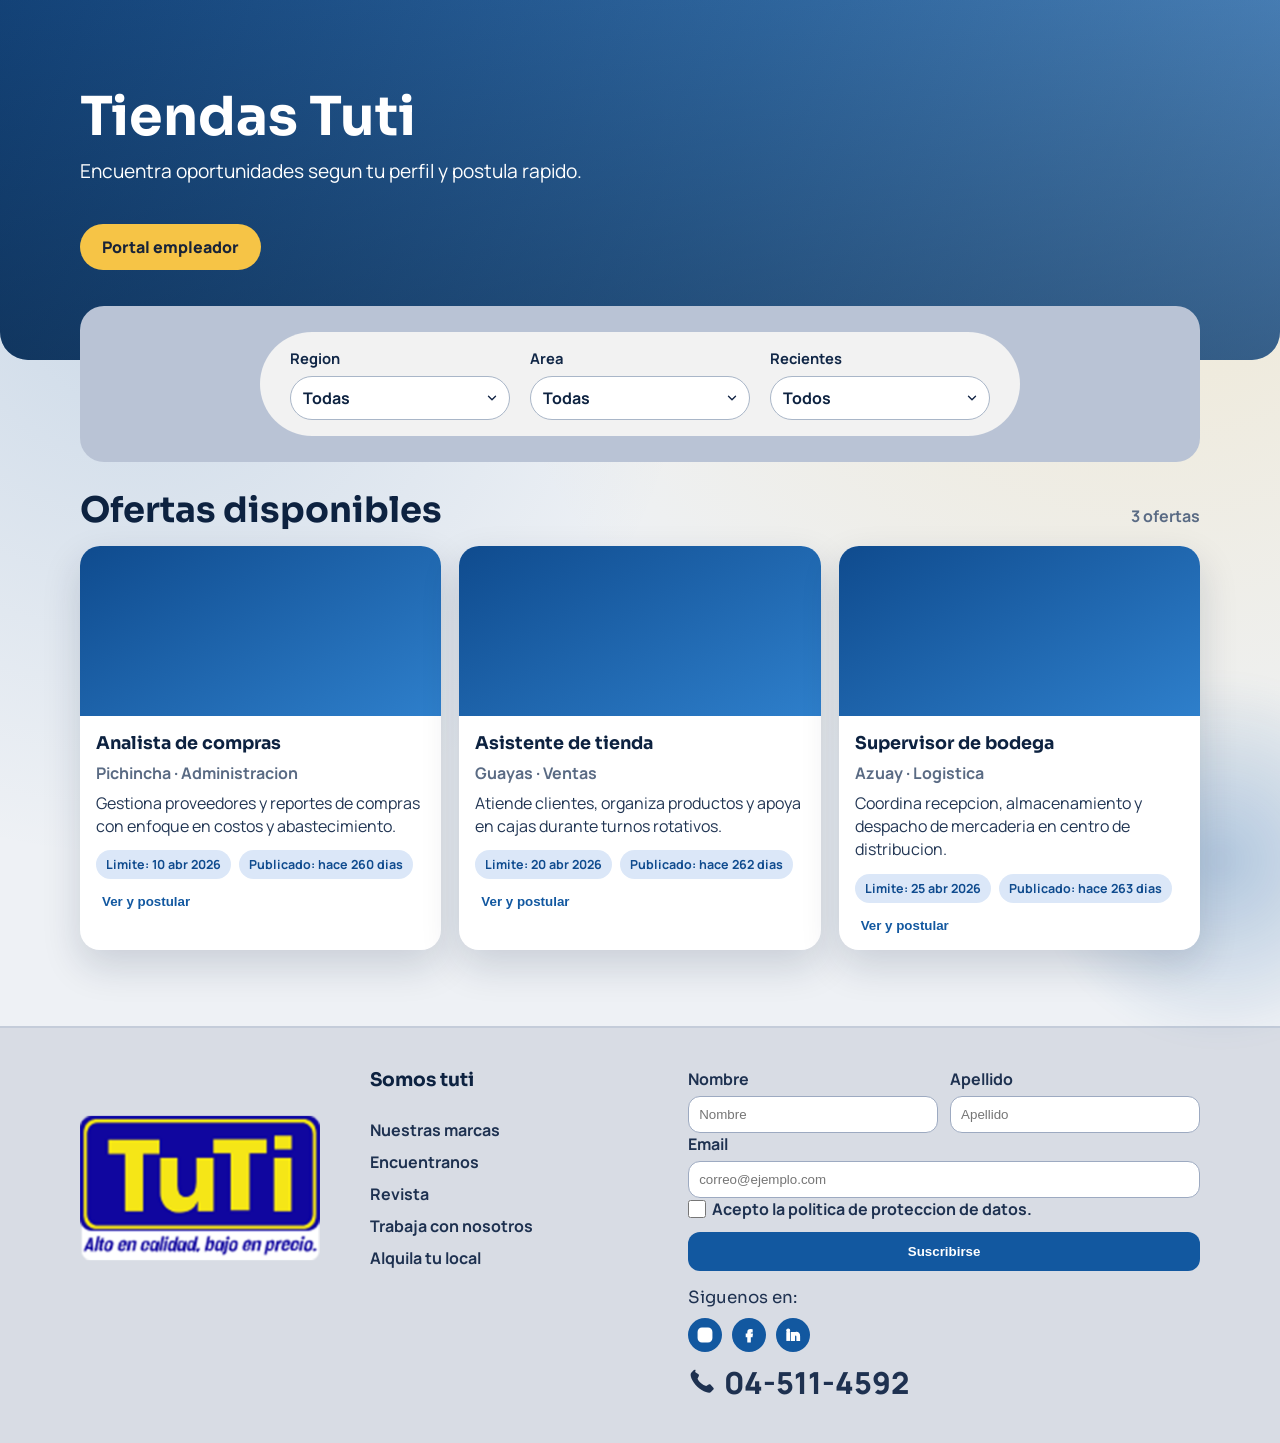
==== index.html @ f6c6f3d4 "Initial commit" ====
<!doctype html>
<html lang="es">
<head>
  <meta charset="UTF-8">
  <meta name="viewport" content="width=device-width, initial-scale=1.0">
  <title>Hiring Room | Tuti</title>
  <link rel="icon" type="image/png" href="assets/cropped-tuti-icono.png">
  <link rel="preconnect" href="https://fonts.googleapis.com">
  <link rel="preconnect" href="https://fonts.gstatic.com" crossorigin>
  <link href="https://fonts.googleapis.com/css2?family=Manrope:wght@400;500;700;800&family=Sora:wght@600;700;800&display=swap" rel="stylesheet">
  <link rel="stylesheet" href="styles.css">
</head>
<body>
  <div class="page-glow" aria-hidden="true"></div>

  <header class="hero">
    <div class="hero__overlay"></div>
    <div class="hero__content container">
      <h1>Tiendas Tuti</h1>
      <p class="subtitle">Encuentra oportunidades segun tu perfil y postula rapido.</p>
      <a class="hero__cta" href="employer.html">Portal empleador</a>
    </div>
  </header>

  <main class="container main-content">
    <section class="filters" aria-label="Filtros de vacantes">
      <div class="filters__grid">
        <label class="field">
          <span>Region</span>
          <select id="regionFilter">
            <option value="all">Todas</option>
          </select>
        </label>

        <label class="field">
          <span>Area</span>
          <select id="areaFilter">
            <option value="all">Todas</option>
          </select>
        </label>

        <label class="field">
          <span>Recientes</span>
          <select id="recentFilter">
            <option value="all">Todos</option>
            <option value="7">Ultimos 7 dias</option>
            <option value="30">Ultimos 30 dias</option>
            <option value="90">Ultimos 90 dias</option>
          </select>
        </label>
      </div>
    </section>

    <section class="jobs" aria-live="polite">
      <div class="jobs__header">
        <h2>Ofertas disponibles</h2>
        <p id="resultCount">0 ofertas</p>
      </div>
      <div id="jobGrid" class="jobs__grid"></div>
      <p id="emptyState" class="empty-state" hidden>No hay resultados para los filtros seleccionados.</p>
    </section>
  </main>

  <footer class="site-footer">
    <div class="container footer-grid">
      <div class="footer-brand">
        <img class="footer-logo" src="assets/cropped-tuti-icono.png" alt="Logo Tuti">
      </div>

      <nav aria-label="Enlaces del sitio">
        <h3>Somos tuti</h3>
        <a href="#">Nuestras marcas</a>
        <a href="#">Encuentranos</a>
        <a href="#">Revista</a>
        <a href="#">Trabaja con nosotros</a>
        <a href="#">Alquila tu local</a>
      </nav>

      <form class="newsletter" onsubmit="return false;">
        <div class="newsletter__row">
          <label>
            <span>Nombre</span>
            <input type="text" placeholder="Nombre">
          </label>
          <label>
            <span>Apellido</span>
            <input type="text" placeholder="Apellido">
          </label>
        </div>
        <label>
          <span>Email</span>
          <input type="email" placeholder="correo@ejemplo.com">
        </label>
        <label class="newsletter__check">
          <input type="checkbox">
          <span>Acepto la politica de proteccion de datos.</span>
        </label>
        <button type="button">Suscribirse</button>
        <p class="social-title">Siguenos en:</p>
        <div class="socials" aria-label="Redes sociales">
          <a href="#" aria-label="Instagram" title="Instagram">
            <svg viewBox="0 0 24 24" aria-hidden="true" focusable="false">
              <rect x="3" y="3" width="18" height="18" rx="5" ry="5"></rect>
              <circle cx="12" cy="12" r="4"></circle>
              <circle cx="17.2" cy="6.8" r="1.2"></circle>
            </svg>
          </a>
          <a href="#" aria-label="Facebook" title="Facebook">
            <svg viewBox="0 0 24 24" aria-hidden="true" focusable="false">
              <path d="M13.5 21v-7h2.4l.4-3h-2.8V9.1c0-.9.3-1.5 1.6-1.5H16V5.1c-.4-.1-1.2-.1-2-.1-2 0-3.4 1.2-3.4 3.5V11H8.5v3h2.1v7h2.9z"></path>
            </svg>
          </a>
          <a href="#" aria-label="LinkedIn" title="LinkedIn">
            <svg viewBox="0 0 24 24" aria-hidden="true" focusable="false">
              <rect x="4" y="9" width="3.2" height="10"></rect>
              <circle cx="5.6" cy="5.9" r="1.8"></circle>
              <path d="M10 9h3v1.5h.1c.5-.9 1.6-1.8 3.3-1.8 3.6 0 4.2 2.2 4.2 5.2V19h-3.2v-4.6c0-1.1 0-2.5-1.7-2.5s-1.9 1.2-1.9 2.4V19H10V9z"></path>
            </svg>
          </a>
        </div>
        <p class="phone">
          <svg viewBox="0 0 24 24" aria-hidden="true" focusable="false">
            <path d="M6.6 2.8l3 2c.5.3.7 1 .4 1.6l-1.2 2.5c.7 1.6 1.9 3 3.3 4.2 1.4 1.2 3 2.1 4.7 2.7l2.3-1.5c.6-.4 1.3-.3 1.8.2l2.5 2.7c.5.5.5 1.3 0 1.8l-2 2.1c-.5.5-1.1.8-1.8.8-1.7 0-4.2-.8-7-2.5-2.8-1.7-5.4-4.2-7.3-7-1.9-2.8-2.9-5.5-2.9-7.2 0-.7.3-1.4.8-1.9l2-2.1c.5-.5 1.2-.6 1.8-.2z"></path>
          </svg>
          <span>04-511-4592</span>
        </p>
      </form>
    </div>
  </footer>

  <dialog id="jobModal" class="job-modal">
    <div class="job-modal__card">
      <button id="closeModalBtn" class="job-modal__close" type="button" aria-label="Cerrar">x</button>
      <div id="modalJobHeader" class="job-modal__header"></div>
      <div class="job-modal__body">
        <section class="job-modal__left">
          <h3>Detalle de la vacante</h3>
          <p id="modalJobDescription"></p>
          <ul id="modalJobMeta" class="modal-meta"></ul>
          <h4 class="modal-subtitle">Habilidades</h4>
          <p id="modalJobSkills" class="modal-skills"></p>
        </section>

        <section class="job-modal__right">
          <img id="modalJobImage" class="modal-job-image" alt="Imagen completa de la vacante">
          <h3>Postular</h3>
          <p class="job-modal__hint">Haz clic en el boton para abrir el formulario oficial de esta vacante.</p>
          <a id="postularLink" class="primary-btn postular-link" href="#" target="_blank" rel="noopener noreferrer">Postular</a>
          <p id="postularHint" class="notice notice--error hidden">Esta vacante no tiene enlace de formulario configurado.</p>
        </section>
      </div>
    </div>
  </dialog>

  <dialog id="imagePreviewModal" class="image-preview-modal">
    <div class="image-preview-modal__card">
      <button id="closeImagePreviewBtn" class="job-modal__close" type="button" aria-label="Cerrar">x</button>
      <img id="imagePreviewElement" class="image-preview-modal__img" alt="Imagen de vacante ampliada">
    </div>
  </dialog>

  <script src="config.js"></script>
  <script src="app.js"></script>
</body>
</html>
---- styles.css ----
:root {
  --bg: #eef1f5;
  --surface: #ffffff;
  --surface-soft: #b9c3d5;
  --ink: #0d2240;
  --ink-muted: #5a6b84;
  --primary: #1258a0;
  --primary-deep: #0a3f7b;
  --accent: #f6c446;
  --radius-xl: 24px;
  --radius-md: 14px;
  --shadow: 0 16px 38px rgba(13, 34, 64, 0.16);
}

* {
  box-sizing: border-box;
}

html,
body {
  margin: 0;
  padding: 0;
}

body {
  min-height: 100vh;
  font-family: "Manrope", sans-serif;
  color: var(--ink);
  background:
    radial-gradient(circle at 10% 20%, rgba(18, 88, 160, 0.15), transparent 35%),
    radial-gradient(circle at 90% 10%, rgba(246, 196, 70, 0.2), transparent 40%),
    var(--bg);
}

.page-glow {
  position: fixed;
  inset: auto -120px -140px auto;
  width: 360px;
  height: 360px;
  pointer-events: none;
  border-radius: 50%;
  background: radial-gradient(circle, rgba(18, 88, 160, 0.28) 0%, rgba(18, 88, 160, 0) 72%);
  filter: blur(10px);
}

.container {
  width: min(1120px, calc(100% - 32px));
  margin: 0 auto;
}

.hero {
  position: relative;
  min-height: 360px;
  display: flex;
  align-items: center;
  background:
    linear-gradient(110deg, rgba(10, 63, 123, 0.95) 0%, rgba(18, 88, 160, 0.85) 55%, rgba(25, 108, 195, 0.72) 100%),
    url("https://images.unsplash.com/photo-1521737711867-e3b97375f902?auto=format&fit=crop&w=1800&q=80") center/cover;
  border-bottom-left-radius: 28px;
  border-bottom-right-radius: 28px;
  overflow: hidden;
}

.hero__overlay {
  position: absolute;
  inset: 0;
  background: linear-gradient(180deg, rgba(4, 16, 30, 0.1), rgba(4, 16, 30, 0.38));
}

.hero__content {
  position: relative;
  z-index: 1;
  color: #fff;
  padding: 40px 0;
  animation: rise 700ms ease-out;
}

.kicker {
  display: inline-block;
  margin: 0 0 10px;
  padding: 8px 14px;
  border-radius: 999px;
  background: rgba(255, 255, 255, 0.18);
  font-weight: 700;
  letter-spacing: 0.4px;
}

.hero h1 {
  font-family: "Sora", sans-serif;
  margin: 0;
  font-size: clamp(2.2rem, 4.2vw, 4rem);
  line-height: 1.04;
}

.subtitle {
  margin-top: 12px;
  max-width: 560px;
  font-size: clamp(1rem, 1.8vw, 1.2rem);
}

.hero__cta {
  display: inline-block;
  margin-top: 20px;
  background: var(--accent);
  color: #182338;
  text-decoration: none;
  font-weight: 800;
  padding: 12px 22px;
  border-radius: 999px;
  transition: transform 160ms ease, box-shadow 160ms ease;
}

.hero__cta:hover {
  transform: translateY(-1px);
  box-shadow: 0 10px 24px rgba(0, 0, 0, 0.18);
}

.main-content {
  margin-top: -54px;
  position: relative;
  z-index: 2;
  padding-bottom: 56px;
}

.filters {
  background: var(--surface-soft);
  border-radius: var(--radius-xl);
  padding: 26px;
  box-shadow: none;
}

.filters__grid {
  display: grid;
  grid-template-columns: repeat(3, minmax(180px, 220px));
  justify-content: center;
  align-items: end;
  gap: 20px;
  background: #f2f2f2;
  border-radius: 999px;
  padding: 16px 22px;
  max-width: 760px;
  margin: 0 auto;
}

.field {
  display: flex;
  flex-direction: column;
  gap: 8px;
  font-weight: 700;
}

.field span {
  color: #102646;
  font-size: 0.92rem;
}

.field select,
.field input,
.field textarea,
.field button {
  font: inherit;
}

.field select,
.field input,
.field textarea {
  width: 100%;
  border: 1px solid #adb9ca;
  border-radius: var(--radius-md);
  padding: 11px 12px;
  background: #fff;
  color: var(--ink);
}

.filters .field {
  min-width: 0;
}

.filters .field select {
  appearance: none;
  background-color: #fff;
  border: 1px solid #a9b6c8;
  border-radius: 999px;
  font-weight: 700;
  padding: 10px 38px 10px 12px;
  background-image: url("data:image/svg+xml,%3Csvg xmlns='http://www.w3.org/2000/svg' viewBox='0 0 20 20' fill='none'%3E%3Cpath d='M5 7.5L10 12.5L15 7.5' stroke='%23142646' stroke-width='2' stroke-linecap='round' stroke-linejoin='round'/%3E%3C/svg%3E");
  background-repeat: no-repeat;
  background-position: right 10px center;
  background-size: 14px;
}

.filters .field select:focus {
  outline: none;
  border-color: #0f4b8e;
  box-shadow: 0 0 0 2px rgba(15, 75, 142, 0.2);
}

.jobs {
  margin-top: 26px;
}

.jobs__header {
  display: flex;
  justify-content: space-between;
  align-items: baseline;
  gap: 12px;
}

.jobs__header h2 {
  margin: 0;
  font-family: "Sora", sans-serif;
  font-size: clamp(1.5rem, 3vw, 2.2rem);
}

.jobs__header p {
  margin: 0;
  color: var(--ink-muted);
  font-weight: 700;
}

.jobs__grid {
  margin-top: 14px;
  display: grid;
  gap: 18px;
  grid-template-columns: repeat(auto-fit, minmax(260px, 1fr));
}

.job-card {
  border-radius: 20px;
  overflow: hidden;
  background: var(--surface);
  box-shadow: var(--shadow);
  transform: translateY(10px);
  opacity: 0;
  animation: rise 480ms ease forwards;
}

.job-card__image {
  width: 100%;
  height: 170px;
  object-fit: cover;
  object-position: center top;
  display: block;
  cursor: zoom-in;
}

.job-card__fallback {
  height: 170px;
  background: linear-gradient(150deg, #0f4b8e, #2e7fcb);
}

.job-card__body {
  padding: 16px;
}

.job-card__body h3 {
  margin: 0;
  font-family: "Sora", sans-serif;
  font-size: 1.1rem;
}

.job-card__actions {
  margin-top: 14px;
  display: flex;
  justify-content: space-between;
  align-items: center;
  gap: 10px;
}

.text-btn {
  border: 0;
  background: transparent;
  color: var(--primary);
  font-weight: 800;
  cursor: pointer;
}

.meta {
  margin: 8px 0;
  color: var(--ink-muted);
  font-weight: 700;
}

.job-card__desc {
  margin: 0;
  color: #223654;
  line-height: 1.45;
}

.badges {
  margin-top: 12px;
  display: flex;
  gap: 8px;
  flex-wrap: wrap;
}

.badge {
  font-size: 0.78rem;
  font-weight: 700;
  border-radius: 999px;
  padding: 6px 10px;
  background: #dbe7f8;
  color: #0f4b8e;
}

.empty-state {
  margin: 22px 0 0;
  color: var(--ink-muted);
  font-weight: 700;
}

.site-footer {
  margin-top: 20px;
  background: #d8dce4;
  border-top: 2px solid #c4ccd9;
  padding: 40px 0;
}

.footer-grid {
  display: grid;
  gap: 34px;
  grid-template-columns: 0.9fr 1fr 1.8fr;
}

.footer-brand {
  display: flex;
  align-items: flex-start;
}

.footer-logo {
  width: min(240px, 100%);
  object-fit: contain;
}

.footer-grid h3 {
  margin-top: 0;
  font-family: "Sora", sans-serif;
}

.footer-grid p,
.footer-grid a {
  color: #1e3150;
}

.footer-grid nav {
  display: flex;
  flex-direction: column;
  gap: 10px;
}

.footer-grid a {
  text-decoration: none;
  font-weight: 700;
}

.newsletter label {
  display: grid;
  gap: 6px;
  font-weight: 700;
  color: #1e3150;
}

.newsletter__row {
  display: grid;
  grid-template-columns: 1fr 1fr;
  gap: 12px;
}

.newsletter__check {
  display: flex !important;
  align-items: center;
  gap: 10px;
}

.newsletter__check input {
  width: 18px;
  height: 18px;
  margin: 0;
}

.socials {
  margin-top: 10px;
  display: flex;
  gap: 10px;
}

.social-title {
  margin: 16px 0 0;
  font-family: "Sora", sans-serif;
  font-size: 1.05rem;
  color: #163258;
}

.socials a {
  width: 34px;
  height: 34px;
  border-radius: 50%;
  display: grid;
  place-items: center;
  color: #fff;
  background: #1258a0;
}

.socials svg {
  width: 18px;
  height: 18px;
  fill: currentColor;
  stroke: currentColor;
  stroke-width: 1.8;
}

.phone {
  margin: 10px 0 0;
  display: flex;
  align-items: center;
  gap: 10px;
  font-weight: 800;
  font-size: 1.9rem;
  color: #0f2647;
}

.phone svg {
  width: 26px;
  height: 26px;
  fill: currentColor;
}

.newsletter input {
  border-radius: 12px;
  border: 1px solid #9daac1;
  padding: 10px;
}

.newsletter button,
.primary-btn {
  margin-top: 12px;
  width: 100%;
  border: 0;
  border-radius: 12px;
  padding: 12px;
  background: var(--primary);
  color: #fff;
  font-weight: 800;
  cursor: pointer;
  transition: background 150ms ease;
}

.newsletter button:hover,
.primary-btn:hover {
  background: var(--primary-deep);
}

.employer-layout {
  display: grid;
  gap: 22px;
  grid-template-columns: 1.1fr 0.9fr;
  margin: 30px 0 50px;
}

.panel {
  background: var(--surface);
  border-radius: var(--radius-xl);
  box-shadow: var(--shadow);
  padding: 20px;
}

.panel h2,
.panel h3 {
  margin-top: 0;
  font-family: "Sora", sans-serif;
}

.form-grid {
  display: grid;
  gap: 12px;
}

.form-row {
  display: grid;
  gap: 12px;
  grid-template-columns: 1fr 1fr;
}

textarea {
  min-height: 96px;
  resize: vertical;
}

.notice {
  padding: 10px 12px;
  border-radius: 10px;
  font-weight: 700;
  margin-top: 10px;
}

.notice--ok {
  background: #d5f3e1;
  color: #0f5a36;
}

.notice--error {
  background: #fde0e0;
  color: #7d1414;
}

.preview {
  width: 100%;
  border-radius: 14px;
  min-height: 220px;
  object-fit: cover;
  background: linear-gradient(130deg, #1f5f9d, #5da0df);
}

.job-list {
  display: grid;
  gap: 10px;
}

.employer-filters {
  display: grid;
  grid-template-columns: 1fr 1fr;
  gap: 10px;
  margin-bottom: 10px;
}

.job-list__item {
  display: flex;
  justify-content: space-between;
  gap: 12px;
  align-items: center;
  border: 1px solid #c8d2e2;
  border-radius: 12px;
  padding: 10px;
}

.job-list__actions {
  display: flex;
  gap: 8px;
}

.ghost-btn {
  border: 1px solid #c43f3f;
  background: #fff;
  color: #b12828;
  border-radius: 10px;
  padding: 6px 10px;
  font-weight: 700;
  cursor: pointer;
}

.secondary-btn {
  margin-top: 12px;
  width: 100%;
  border: 1px solid #8092ad;
  border-radius: 12px;
  padding: 12px;
  background: #eef2f8;
  color: #143255;
  font-weight: 800;
  cursor: pointer;
}

.form-actions {
  display: grid;
  gap: 10px;
}

.job-list__actions .secondary-btn,
.job-list__actions .ghost-btn {
  margin-top: 0;
  width: auto;
  padding: 8px 10px;
}

.gate {
  max-width: 480px;
  margin: 40px auto;
  background: var(--surface);
  border-radius: var(--radius-xl);
  box-shadow: var(--shadow);
  padding: 24px;
}

.gate h2 {
  margin-top: 0;
  font-family: "Sora", sans-serif;
}

.back-link {
  display: inline-block;
  margin-top: 12px;
  color: var(--primary-deep);
  font-weight: 800;
  text-decoration: none;
}

.hidden {
  display: none !important;
}

.job-modal {
  border: 0;
  padding: 0;
  background: transparent;
  width: min(980px, calc(100% - 20px));
}

.job-modal::backdrop {
  background: rgba(9, 22, 42, 0.64);
}

.job-modal__card {
  position: relative;
  border-radius: 20px;
  background: #eef2f8;
  padding: 18px;
  box-shadow: var(--shadow);
}

.job-modal__close {
  position: absolute;
  top: 12px;
  right: 12px;
  border: 0;
  background: #113d74;
  color: #fff;
  width: 32px;
  height: 32px;
  border-radius: 50%;
  cursor: pointer;
  font-weight: 800;
}

.job-modal__header {
  margin-bottom: 14px;
}

.job-modal__header h2 {
  margin: 0;
  font-family: "Sora", sans-serif;
}

.job-modal__body {
  display: grid;
  grid-template-columns: 1fr 1fr;
  gap: 18px;
}

.job-modal__left {
  text-align: left;
}

.job-modal__right {
  display: flex;
  flex-direction: column;
  align-items: center;
  text-align: center;
}

.modal-job-image {
  width: 100%;
  max-width: 360px;
  max-height: 320px;
  object-fit: contain;
  border-radius: 14px;
  background: #dde4f0;
  margin-bottom: 12px;
  cursor: zoom-in;
}

.modal-subtitle {
  margin: 14px 0 6px;
  font-family: "Sora", sans-serif;
  font-size: 1rem;
}

.modal-skills {
  margin: 0;
  white-space: pre-line;
  line-height: 1.45;
  color: #243a5a;
}

.job-modal__hint {
  color: #324a6c;
  margin-top: 0;
}

.postular-link {
  display: inline-block;
  text-align: center;
  text-decoration: none;
  width: min(260px, 100%);
}

.image-preview-modal {
  border: 0;
  padding: 0;
  background: transparent;
  width: min(96vw, 1200px);
}

.image-preview-modal::backdrop {
  background: rgba(9, 22, 42, 0.78);
}

.image-preview-modal__card {
  position: relative;
  padding: 10px;
  border-radius: 14px;
  background: rgba(238, 242, 248, 0.98);
}

.image-preview-modal__img {
  width: 100%;
  max-height: 86vh;
  object-fit: contain;
  display: block;
  border-radius: 10px;
}

.modal-meta {
  margin: 8px 0 0;
  padding-left: 18px;
  color: #263b5d;
}

@keyframes rise {
  to {
    opacity: 1;
    transform: translateY(0);
  }
}

@media (max-width: 920px) {
  .footer-grid,
  .employer-layout,
  .form-row {
    grid-template-columns: 1fr;
  }

  .filters__grid {
    grid-template-columns: 1fr;
    border-radius: 20px;
  }

  .newsletter__row,
  .job-modal__body {
    grid-template-columns: 1fr;
  }

  .main-content {
    margin-top: -40px;
  }

  .site-footer {
    padding: 28px 0;
  }

  .footer-grid {
    gap: 22px;
  }

  .footer-brand,
  .newsletter,
  .footer-grid nav {
    align-items: center;
    text-align: center;
  }

  .footer-grid nav {
    display: grid;
    gap: 8px;
    justify-items: center;
  }

  .newsletter {
    width: 100%;
  }

  .socials {
    justify-content: center;
  }

  .phone {
    justify-content: center;
    font-size: 1.4rem;
  }
}

@media (max-width: 560px) {
  .container {
    width: min(1120px, calc(100% - 20px));
  }

  .newsletter__row {
    grid-template-columns: 1fr;
  }

  .social-title {
    margin-top: 14px;
  }

  .phone {
    font-size: 1.2rem;
    gap: 8px;
  }

  .phone svg {
    width: 22px;
    height: 22px;
  }
}
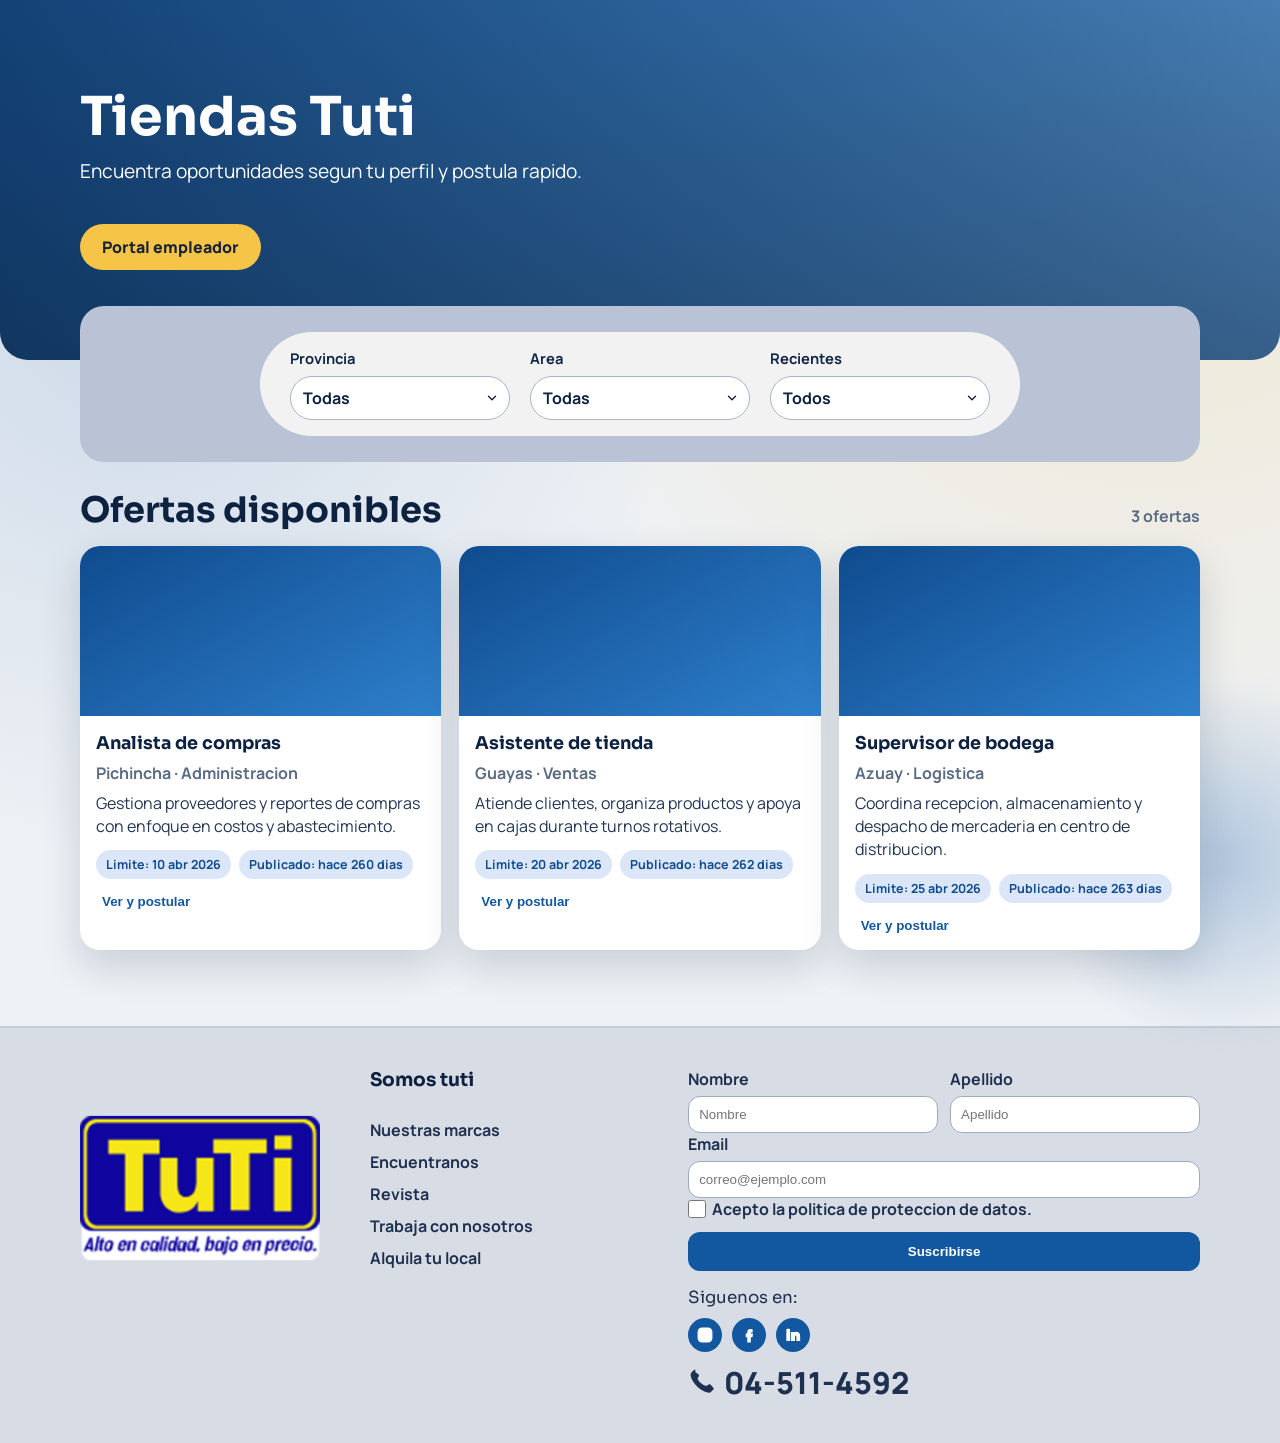
==== commit cf5912ba: "feat: add per-user employer auth and province-aware sheet mapping" ====
--- a/index.html
+++ b/index.html
@@ -26,8 +26,8 @@
     <section class="filters" aria-label="Filtros de vacantes">
       <div class="filters__grid">
         <label class="field">
-          <span>Region</span>
-          <select id="regionFilter">
+          <span>Provincia</span>
+          <select id="provinceFilter">
             <option value="all">Todas</option>
           </select>
         </label>
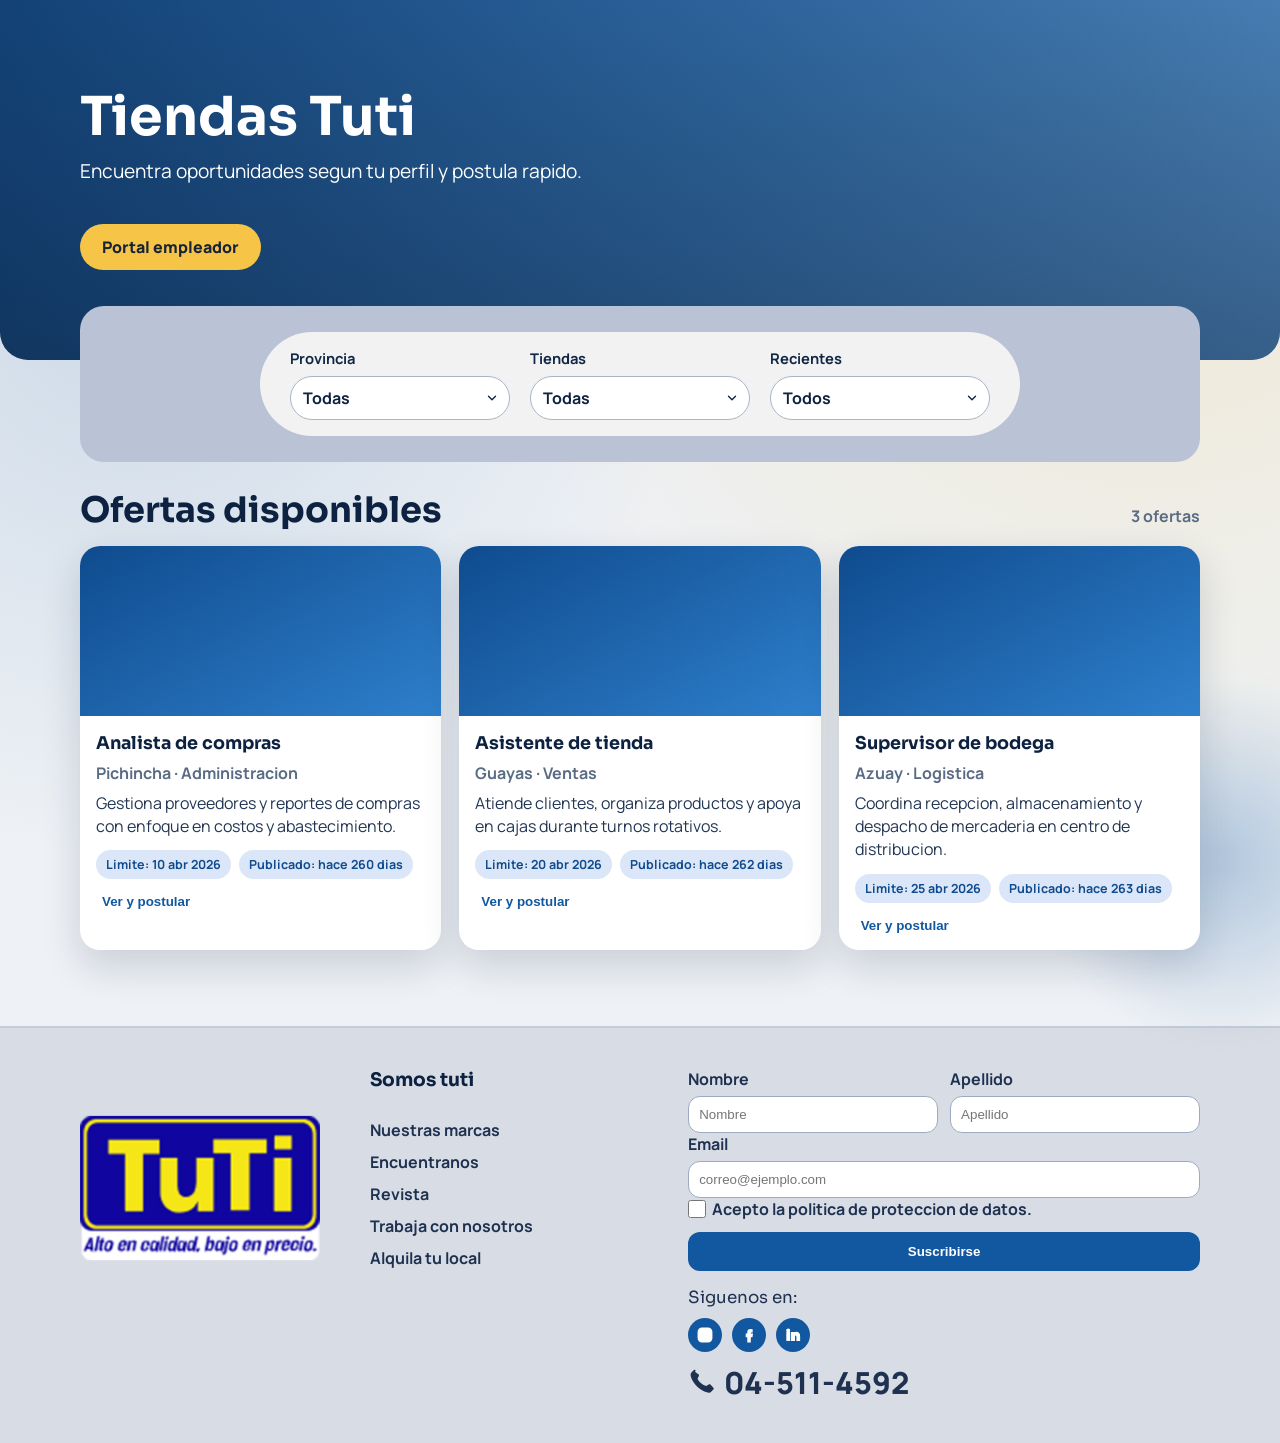
==== commit edd02ef2: "chore: rename area label to tiendas" ====
--- a/index.html
+++ b/index.html
@@ -33,7 +33,7 @@
         </label>
 
         <label class="field">
-          <span>Area</span>
+           <span>Tiendas</span>
           <select id="areaFilter">
             <option value="all">Todas</option>
           </select>
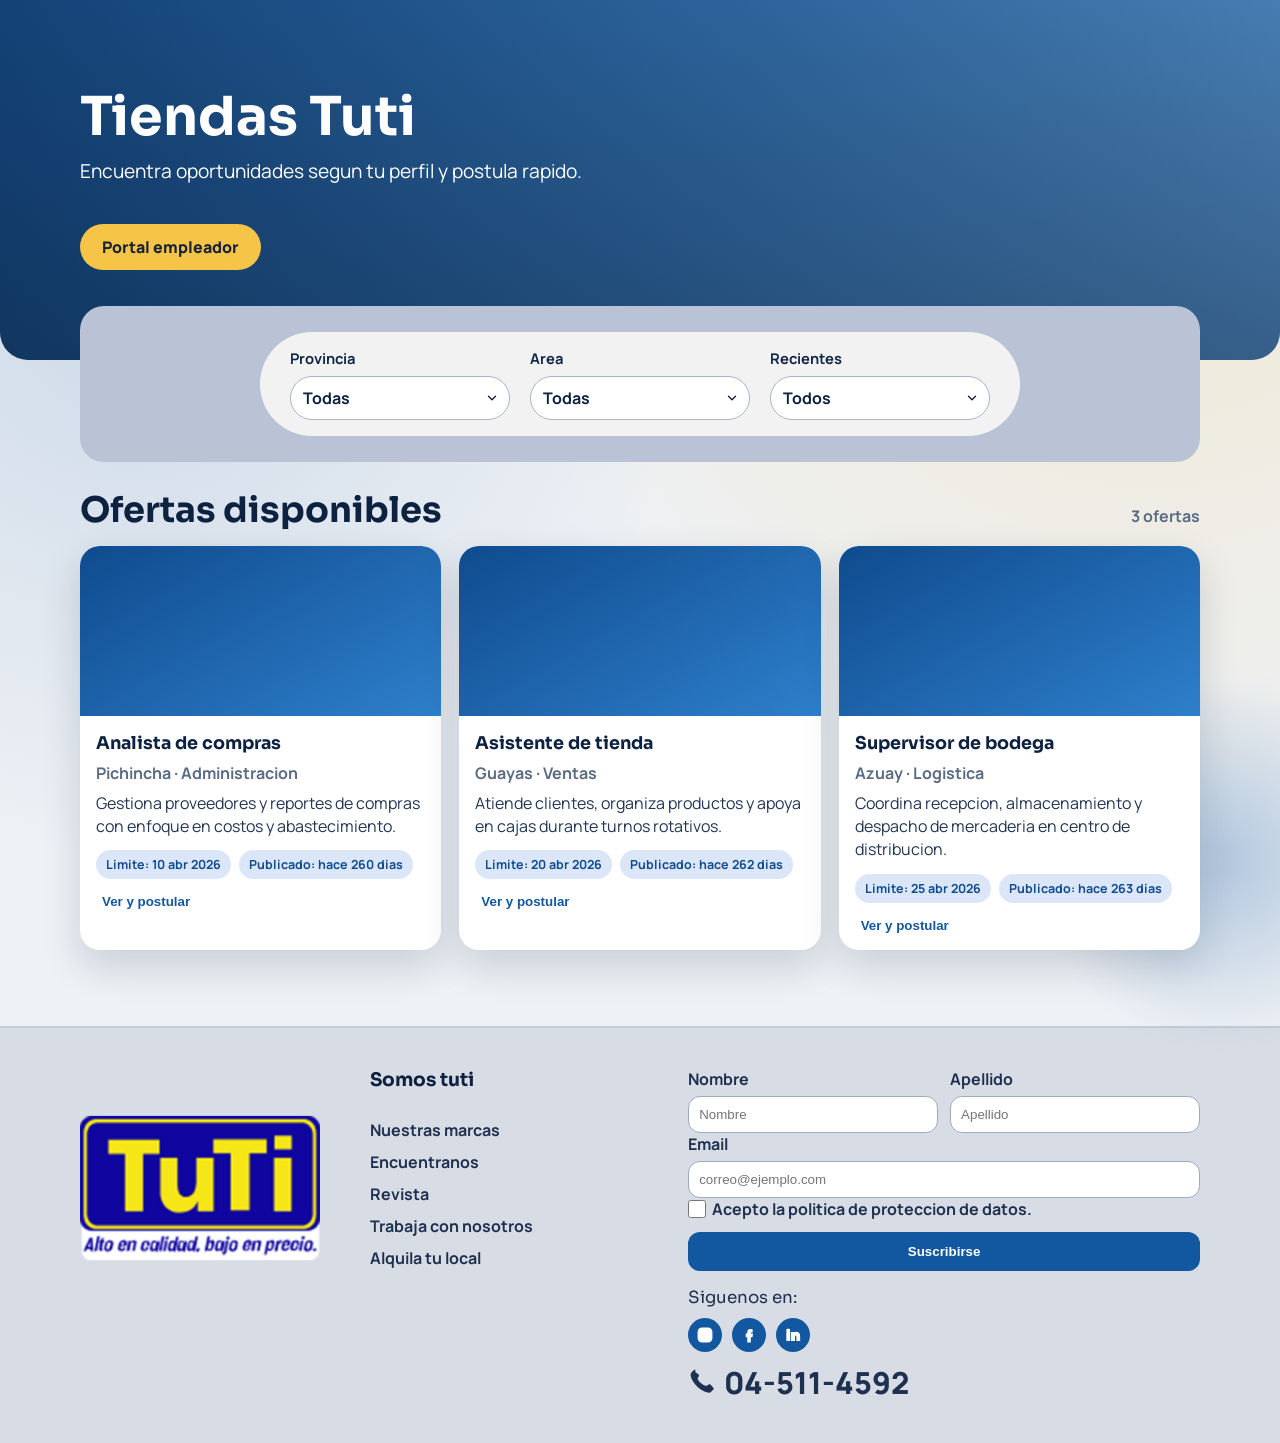
==== commit fa32bb65: "feat: normalize area filters and set Tienda option" ====
--- a/index.html
+++ b/index.html
@@ -33,7 +33,7 @@
         </label>
 
         <label class="field">
-           <span>Tiendas</span>
+           <span>Area</span>
           <select id="areaFilter">
             <option value="all">Todas</option>
           </select>
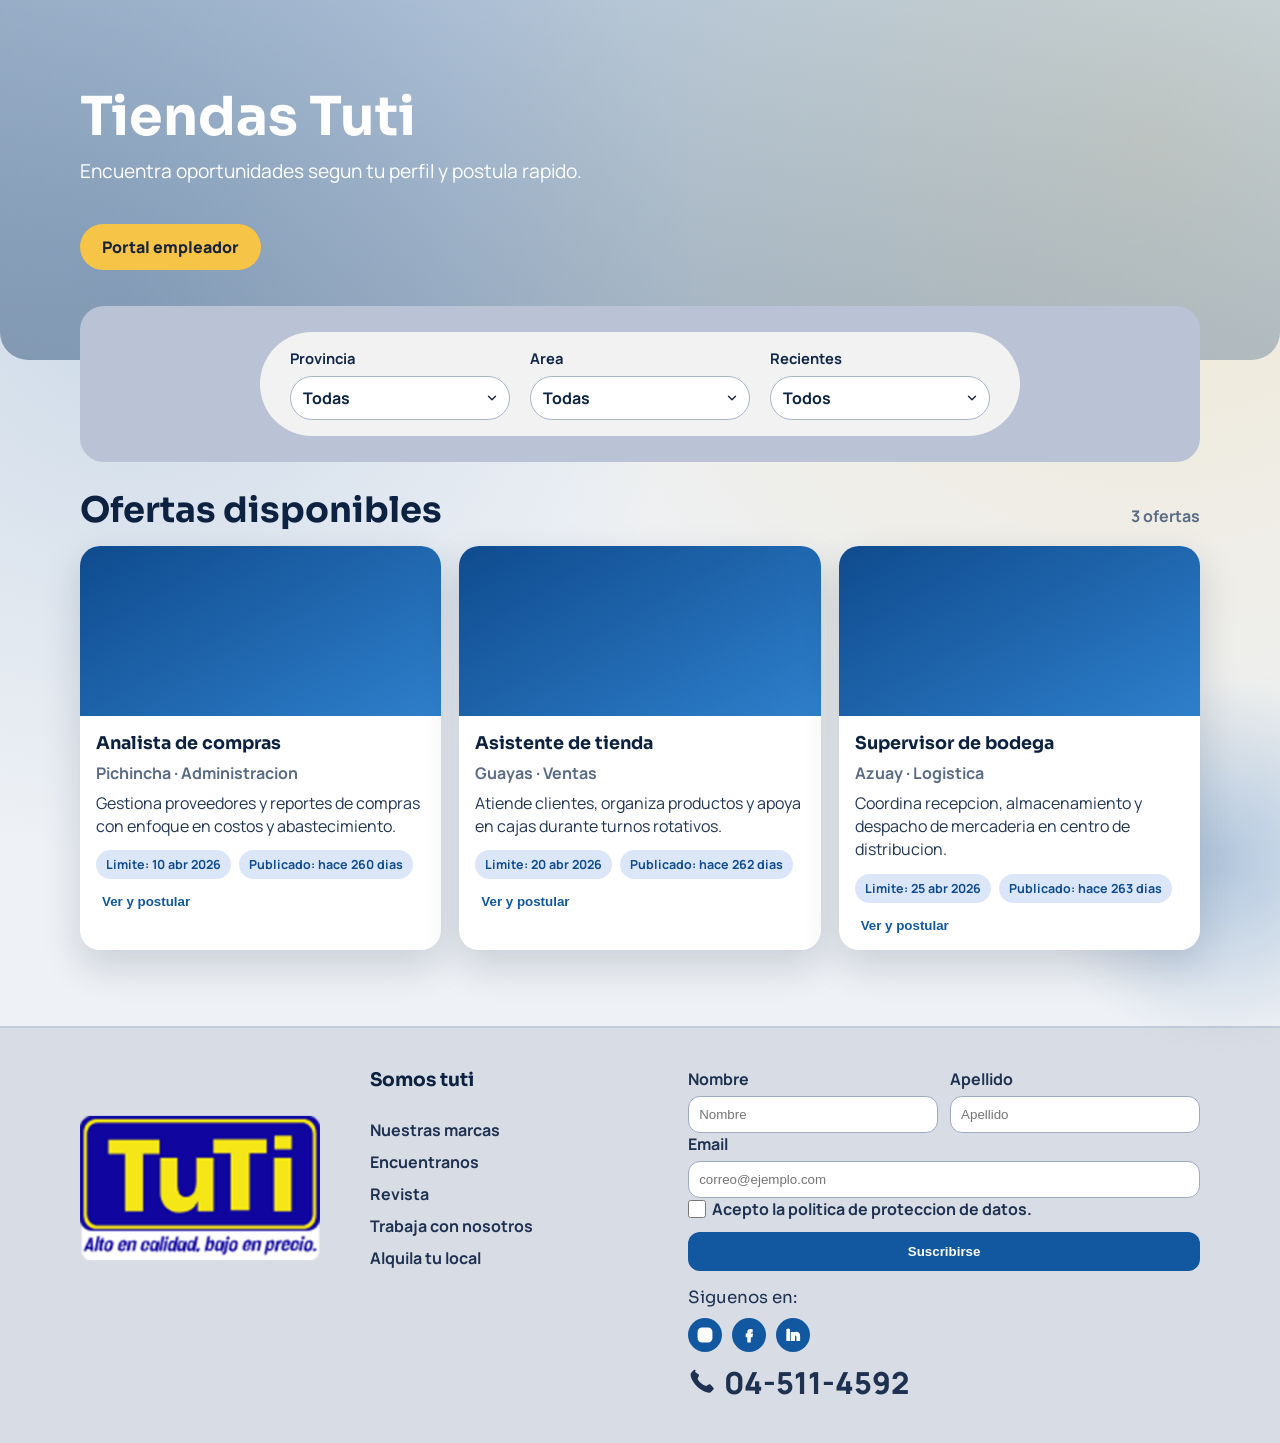
==== commit c2f639fb: "Fix deadline preservation and date normalization on edit" ====
--- a/index.html
+++ b/index.html
@@ -159,7 +159,7 @@
     </div>
   </dialog>
 
-  <script src="config.js"></script>
-  <script src="app.js"></script>
+  <script src="config.js?v=20260326-1"></script>
+  <script src="app.js?v=20260326-1"></script>
 </body>
 </html>
--- a/styles.css
+++ b/styles.css
@@ -54,8 +54,8 @@
   display: flex;
   align-items: center;
   background:
-    linear-gradient(110deg, rgba(10, 63, 123, 0.95) 0%, rgba(18, 88, 160, 0.85) 55%, rgba(25, 108, 195, 0.72) 100%),
-    url("https://images.unsplash.com/photo-1521737711867-e3b97375f902?auto=format&fit=crop&w=1800&q=80") center/cover;
+    linear-gradient(110deg, rgba(10, 63, 123, 0.32) 0%, rgba(18, 88, 160, 0.22) 55%, rgba(25, 108, 195, 0.16) 100%),
+    url("assets/_DSC8291.jpg") center/cover;
   border-bottom-left-radius: 28px;
   border-bottom-right-radius: 28px;
   overflow: hidden;
@@ -64,7 +64,7 @@
 .hero__overlay {
   position: absolute;
   inset: 0;
-  background: linear-gradient(180deg, rgba(4, 16, 30, 0.1), rgba(4, 16, 30, 0.38));
+  background: linear-gradient(180deg, rgba(4, 16, 30, 0.02), rgba(4, 16, 30, 0.14));
 }
 
 .hero__content {
